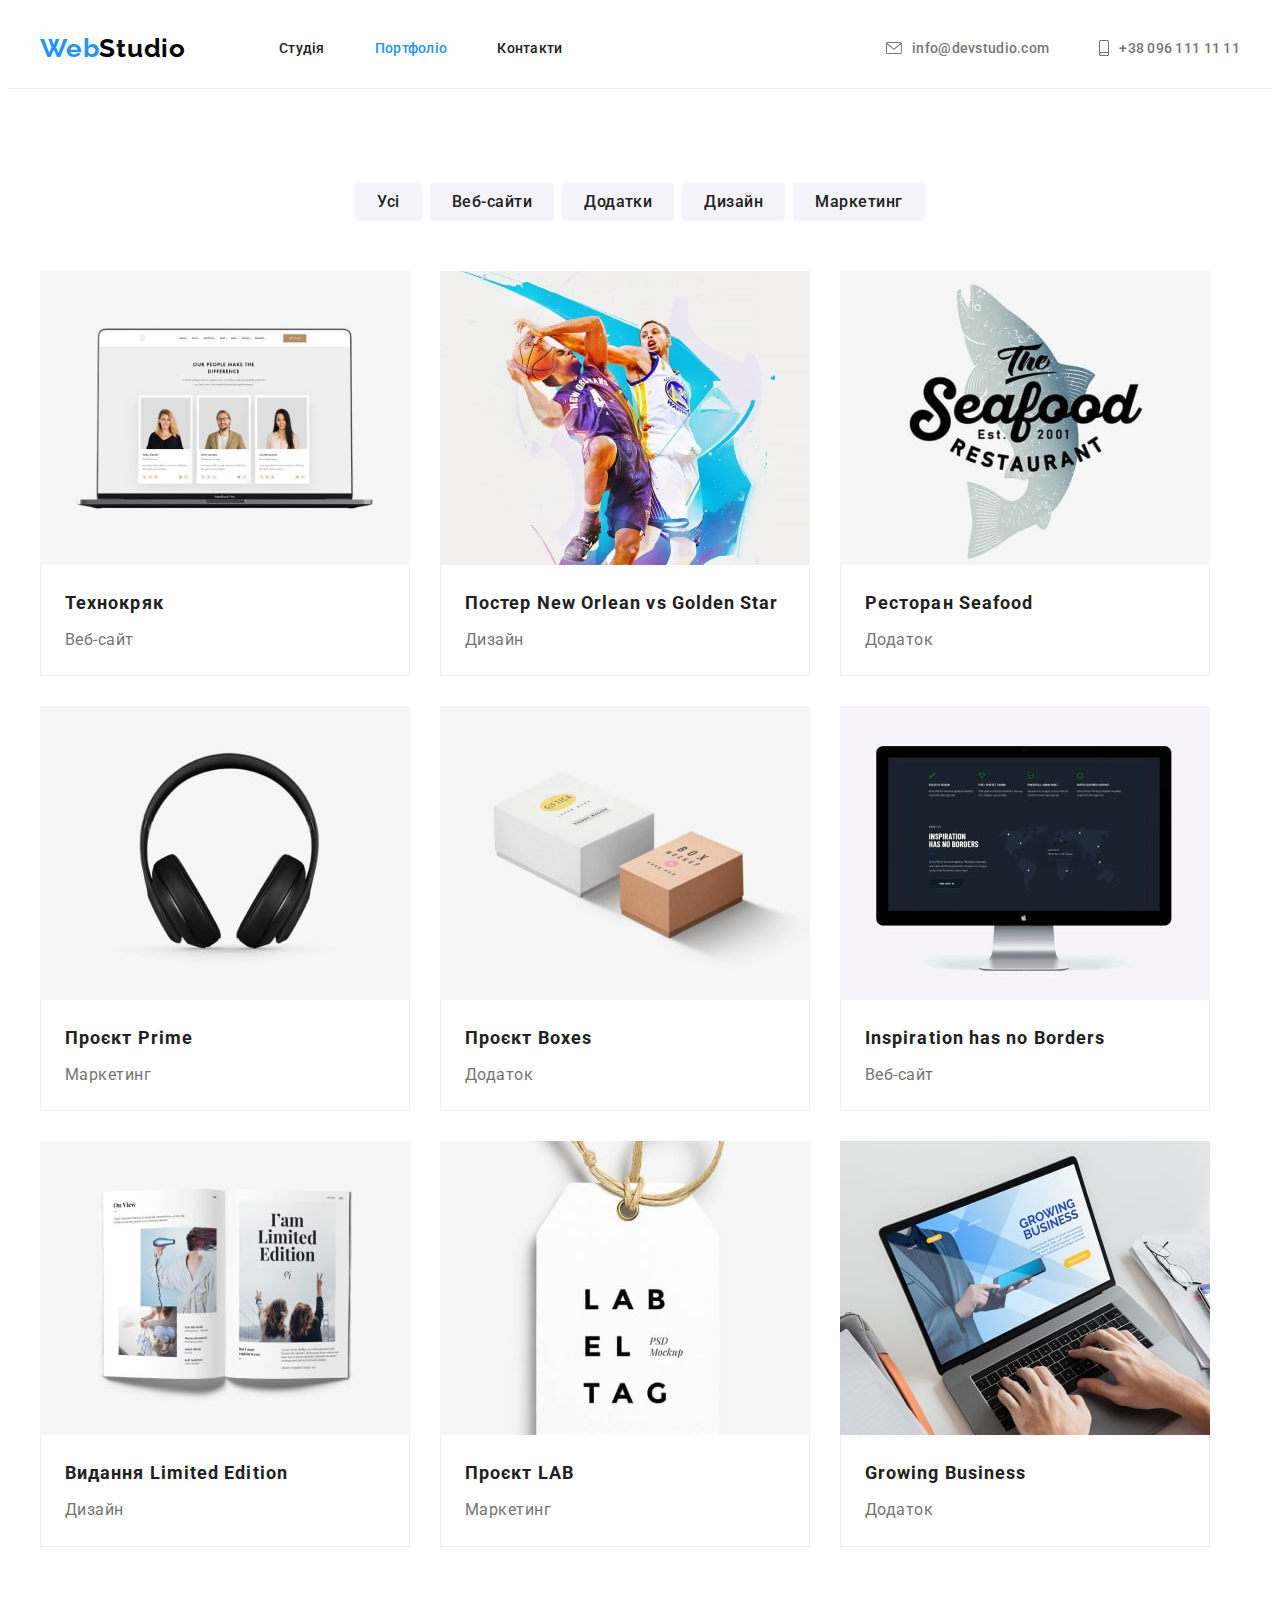
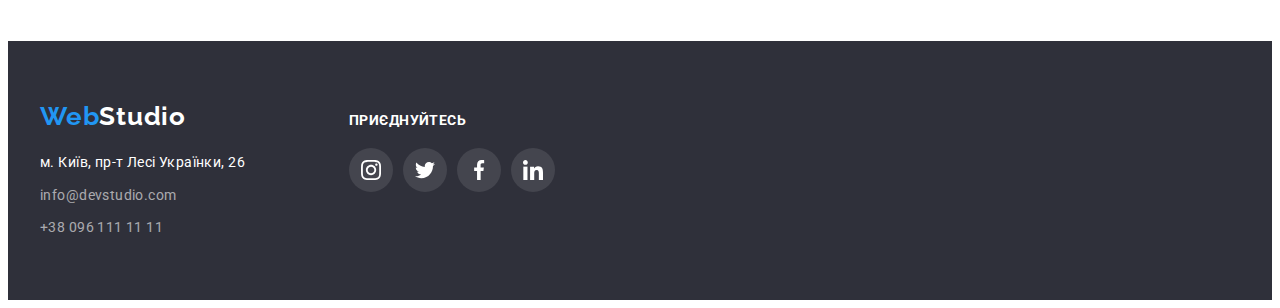
==== portfolio.html @ badafef7 "Initial commit" ====
<!DOCTYPE html>
<html lang="en">
<head>
    <meta charset="UTF-8">
    <meta name="viewport" content="width=device-width, initial-scale=1.0">
    <title>Webstudio</title>
    <link rel="preconnect" href="https://fonts.googleapis.com">
<link rel="preconnect" href="https://fonts.gstatic.com" crossorigin>
<link href="https://fonts.googleapis.com/css2?family=Raleway:wght@700&family=Roboto:wght@400;500;700;900&display=swap" rel="stylesheet">
<link rel="stylesheet" href="https://cdnjs.cloudflare.com/ajax/libs/modern-normalize/2.0.0/modern-normalize.min.css" integrity="sha512-4xo8blKMVCiXpTaLzQSLSw3KFOVPWhm/TRtuPVc4WG6kUgjH6J03IBuG7JZPkcWMxJ5huwaBpOpnwYElP/m6wg==" crossorigin="anonymous" referrerpolicy="no-referrer" />    
<link rel="stylesheet" href="./css/styles.css">
</head>
<body>
    <header  class="header">
        <div class="container header-container">
        <nav class="nav">
            <a class="logo" href="./index.html">Web<span class="logo-part">Studio</span></a>
            <ul class="nav-list">
                <li><a class="nav-link " href="./index.html">Студія</a></li>
                <li><a class="nav-link current" href="./portfolio.html">Портфоліо</a></li>
                <li><a class="nav-link" href="">Контакти</a></li>
            </ul>
        </nav>
        <ul class="contact-list">
            <li><a class="contakt-link" href="mailto:info@devstudio.com">
                <svg class="contact-icon" width="16" height="12">
                    <use href="./images/icons.svg#icon-envelope"></use>
                </svg>
                info@devstudio.com</a></li>
            <li><a class="contakt-link" href="tel:+380961111111">
                <svg class="contact-icon" width="10" height="16">
                    <use href="./images/icons.svg#icon-smartphone"></use>
                </svg>
                +38 096 111 11 11</a></li>
        </ul>
       </div>
    </header>
    <main>
        <section class="portfolio section">
            <div class="container">
            <h1 class="visually-hidden">portfolio</h1>
            <ul class="portfolio-list-btn">
                <li>
                    <button type="button" class="portfolio-btn">Усі</button>
                </li>
                <li>
                    <button type="button" class="portfolio-btn">Веб-сайти</button>
                </li>
                <li>
                    <button type="button" class="portfolio-btn">Додатки</button>
                </li>
                <li>
                    <button type="button" class="portfolio-btn">Дизайн</button>
                </li>
                <li>
                    <button type="button" class="portfolio-btn">Маркетинг</button>
                </li>
            </ul>
            <ul class="card-list">
                <li>
                    <a href="" class="card-link">
                        <img src="./images/ourportfolio/img-1.jpg" alt="ноутбук" width="370">
                        <div class="cart-text-wrap">
                        <h2 class="card-title">Технокряк</h2>
                        <p class="card-text">Веб-сайт</p></div>
                    </a>
                </li>
                <li>
                    <a href="" class="card-link">
                        <img src="./images/ourportfolio/img-2.jpg" alt="баскетбол" width="370">
                        <div class="cart-text-wrap">
                        <h2 class="card-title">Постер <span lang="en">New Orlean vs Golden Star</span></h2>
                        <p class="card-text">Дизайн</p></div>
                    </a>
                </li>
                <li>
                    <a href="" class="card-link">
                        <img src="./images/ourportfolio/img-3.jpg" alt="логотип риби" width="370">
                        <div class="cart-text-wrap">
                        <h2 class="card-title">Ресторан <span lang="en">Seafood</span></h2>
                        <p class="card-text">Додаток</p></div>
                    </a>
                </li>
                <li>
                    <a href="" class="card-link">
                        <img src="./images/ourportfolio/img-4.jpg" alt="навушники" width="370">
                        <div class="cart-text-wrap">
                        <h2 class="card-title">Проєкт <span lang="en">Prime</span></h2>
                        <p class="card-text">Маркетинг</p></div>
                    </a>
                </li>
                <li>
                    <a href="" class="card-link">
                        <img src="./images/ourportfolio/img-5.jpg" alt="коробки" width="370">
                        <div class="cart-text-wrap">
                        <h2 class="card-title">Проєкт <span lang="en">Boxes</span></h2>
                        <p class="card-text">Додаток</p></div>
                    </a>
                </li>
                <li>
                    <a href="" class="card-link">
                        <img src="./images/ourportfolio/img-6.jpg" alt="монітор" width="370">
                        <div class="cart-text-wrap">
                        <h2 class="card-title" lang="en">Inspiration has no Borders</h2>
                        <p class="card-text">Веб-сайт</p></div>
                    </a>
                </li>
                <li>
                    <a href="" class="card-link">
                        <img src="./images/ourportfolio/img-7.jpg" alt="журнал" width="370">
                        <div class="cart-text-wrap">
                        <h2 class="card-title">Видання <span lang="en">Limited Edition</span></h2>
                        <p class="card-text">Дизайн</p></div>
                    </a>
                </li>
                <li>
                    <a href="" class="card-link">
                        <img src="./images/ourportfolio/img-8.jpg" alt="лейба" width="370">
                        <div class="cart-text-wrap">
                        <h2 class="card-title">Проєкт <span lang="en">LAB</span></h2>
                        <p class="card-text">Маркетинг</p></div>
                    </a>
                </li>
                <li>
                    <a href="" class="card-link">
                        <img src="./images/ourportfolio/img-9.jpg" alt="ноутбук" width="370">
                        <div class="cart-text-wrap">
                        <h2 class="card-title" lang="en">Growing Business</h2>
                        <p class="card-text">Додаток</p></div>
                    </a>
                </li>
            </ul>
            </div>
        </section>
    </main>
    <footer class="footer">
        <div class="container footer-container">
            <div class="address-wrap">
        <a class="logo logo-footer" href="./index.html">Web<span class="logo-part-footer">Studio</span></a>
        <address>
            <ul class="address-list">
                <li><a class="address-link footer-address-link" href="" rel="noopener noreferrenr" target="_blank">м. Київ, пр-т Лесі Українки, 26</a></li>
                <li><a class="address-link" href="mailto:info@devstudio.com">info@devstudio.com</a></li>
                <li><a  class="address-link" href="tel:+380961111111">+38 096 111 11 11</a></li>
            </ul>
        </address></div>
        <div class="footer-soc-wrap">
            <p class="footer-soc-title">приєднуйтесь</p>
            <ul class="footer-soc-list">
                <li class="footer-soc-item">
                    <a href="" class="footer-soc-link">
                        <svg class="footer-soc-icon" width="20" height="20">
                            <use href="./images/icons.svg#icon-instagram-2"></use>
                        </svg>
                    </a>
                </li>
                <li class="footer-soc-item">
                    <a href="" class="footer-soc-link">
                        <svg class="footer-soc-icon" width="20" height="20">
                            <use href="./images/icons.svg#icon-twitter-1"></use>
                        </svg>
                    </a>
                </li>
                <li class="footer-soc-item">
                    <a href="" class="footer-soc-link">
                        <svg class="footer-soc-icon" width="20" height="20">
                            <use href="./images/icons.svg#icon-facebook-1"></use>
                        </svg>
                    </a>
                </li>
                <li class="footer-soc-item">
                    <a href="" class="footer-soc-link">
                        <svg class="footer-soc-icon" width="20" height="20">
                            <use href="./images/icons.svg#icon-linkedin-1"></use>
                        </svg>
                    </a>
                </li>
            </ul>
        </div>
        </div>
    </footer>
</body>
</html>
---- css/styles.css ----
:root {
    --primary-text-color: #212121;
    --primary-bg-color: #FFFFFF;
    --secondary-bg-color: #2F303A;
    --secondary-text-color: #757575;
    --third-text-color: #000;
    --accent-text-color: #2196F3;
    --accent-bg-btn: #188CE8;
    --light-text-color: #fff;
    --light-bg-color: #F5F4FA;
    --grey-text-color: rgba(255, 255, 255, 0.60);
    --portfolio-btn-bg: #F5F4FA;

}

body {
    font-family: "Roboto", sans-serif;
    color: var(--primary-text-color);
    font-size: 14px;
    background-color: var(--primary-bg-color);
}

a {
    text-decoration: none;
}

h1,
h2,
h3,
p {
    margin: 0;

}

img {
    display: block;
    height: auto;


}

ul {
    list-style: none;
    margin: 0;
    padding: 0;
}

address {
    font-style: normal;
}
.visually-hidden {
    position: absolute;
    width: 1px;
    height: 1px;
    margin: -1px;
    border: 0;
    padding: 0;
    white-space: nowrap;
    clip-path: inset(100%);
    clip: rect(0 0 0 0);
    overflow: hidden;
  }

.container {
    width: 1200px;
    padding-left: 15px;
    padding-right: 15px;
    margin: 0 auto;
}

.section-title {
    text-align: center;

    font-size: 36px;


    line-height: normal;
    letter-spacing: 0.03em;
    margin-bottom: 50px;
}
.section{
    padding: 94px 0;
}
.header{
    border-bottom: 1px solid #ECECEC;
}
.header-container{
    display: flex;
}
.nav{
    display: flex;
    margin-right: auto;
    align-items: center;
}
.logo {
    color: var(--accent-text-color);
    font-family: Raleway, sans-serif;
    font-size: 26px;
    font-weight: 700;
    line-height: normal;
    letter-spacing: 0.03em;
    margin-right: 93px;
}


.logo-part {
    color: var(--third-text-color);
}
.nav-list{
    display: flex;
    gap: 50px;
}
.nav-link {
    color: var(--primary-text-color);
    font-weight: 500;
    line-height: normal;
    letter-spacing: 0.02em;
    padding: 32px 0;
    display: block;
}

.current {
    color: var(--accent-text-color);
}

.nav-link:hover,
.nav-link:focus {
    color: var(--accent-text-color);
}
.contact-list{
    display: flex;
    gap: 50px;
}
.contakt-link {
    color: var(--secondary-text-color);
    font-weight: 500;
    line-height: normal;
    letter-spacing: 0.02em;
    padding: 32px 0;
    display: flex;
    align-items: center;
    gap: 10px;
}
.contact-icon{
    fill: currentColor;
}
.contakt-link:hover,
.contakt-link:focus {
    color: var(--accent-text-color);
}

.hero {
    background-color: var(--secondary-bg-color);
    padding: 200px 0;
    background-image: linear-gradient(rgba(47, 48, 58, 0.40), rgba(47, 48, 58, 0.40)), url(../images/herobg.jpg);
    background-repeat: no-repeat;
    background-size: cover;
    width: 1600px;
    margin: 0 auto;
}

.hero-title {
    color: var(--light-text-color);
    text-align: center;
    font-size: 44px;
    width: 696px;
    margin-right: auto;
    margin-left: auto;
    margin-bottom: 30px;
    font-weight: 900;
    line-height: 1.36;
    letter-spacing: 0.06em;
    text-transform: uppercase;
}

.hero-btn {
    color: #FFF;
    font-family: inherit;
    font-size: 16px;
    font-weight: 700;
    line-height: 1.86;
    letter-spacing: 0.06em;
    background-color: var(--accent-text-color);
    cursor: pointer;
    margin: 0 auto;
    display: block;
    border-radius: 4px;
    border: none;
    min-width: 216px;
    height: 50px;
box-shadow: 0px 4px 4px 0px rgba(0, 0, 0, 0.15);
}

.hero-btn:hover,
.hero-btn:focus {
    background-color: var(--accent-bg-btn);
    outline: transparent;
}
.futers-section{
    padding-bottom: 0;
}
.futers-list{
    display: flex;
    gap: 30px;
}

.futers-item{
    width: calc((100% - 90px) / 4) ;
}
.icon-wrap{
    border-radius: 4px;
background: #F5F4FA;
height: 120px;
display: flex;
justify-content: center;
margin-bottom: 30px;
align-items: center;
}
.fuetures-subtitle {

    font-size: 14px;
margin-bottom: 10px;
    line-height: normal;
    letter-spacing: 0.03em;
    text-transform: uppercase;
}

.fuetures-text {
    color: var(--secondary-text-color);
    line-height: 1.7;
    letter-spacing: 0.03em;
}
.doing-list{
    display: flex;
    gap: 30px;
}
.team {
    background-color: var(--light-bg-color);
}
.team-list{
    display: flex;
    gap: 30px;
}
.team-item {
    background-color: var(--primary-bg-color);
    border-radius: 0px 0px 4px 4px;


/* material shadow v1 */
box-shadow: 0px 2px 1px 0px rgba(0, 0, 0, 0.20), 0px 1px 1px 0px rgba(0, 0, 0, 0.14), 0px 1px 3px 0px rgba(0, 0, 0, 0.12);
}
.team-text-wrap{
    padding: 30px 0;
}
.team-subtitle {
margin-bottom: 10px;
    text-align: center;

    font-size: 16px;

    font-weight: 500;
    line-height: normal;
    letter-spacing: 0.03em;
}

.team-text {
    color: var(--secondary-text-color);
    text-align: center;

    font-size: 16px;

    line-height: normal;
    letter-spacing: 0.03em;
    margin-bottom: 16px;
}
.team-soc-list {
    display: flex;
    justify-content: center;
    gap: 10px;
}
.team-soc-item {
    width: 44px;
height: 44px;
}
.team-soc-link {
    width: 100%;
    height: 100%;
    display: flex;
    justify-content: center;
    align-items: center;
    background-color: transparent;
    border-radius: 50%;

    color: #AFB1B8;
}
.team-soc-link:hover,
.team-soc-link:focus{
    background-color: #2196F3;
    color:#FFFFFF;
    outline: transparent;
}
.team-soc-icon {
    fill: currentColor;
}
.customers-list {
    display: flex;
    gap: 30px;
}
.customers-item {
    width: 170px;
height: 92px;
}
.customers-link {
    width: 100%;
    height: 100%;
    display: flex;
    justify-content: center;
    align-items: center;
    border-radius: 4px;
border: 1px solid #AFB1B8;
color:#AFB1B8;
}
.customers-link:hover,
.customers-link:focus{
    border-color: #2196F3;
    color: #2196F3;
    outline: transparent;
}
.customers-icon {
    fill: currentColor;
}

.footer {
    background-color: var(--secondary-bg-color);
    padding: 60px 0;
}
.footer-container{
    display: flex;
    align-items: baseline;

}
.address-wrap{
    margin-right: 70px;
}
.logo-footer{
    display: inline-block;
    margin-bottom: 20px;
}
.logo-part-footer {
    color: var(--light-text-color);
}
.address-list{
    display: flex;
    flex-direction: column;
    gap: 9px;
}
.address-link {
    color: var(--grey-text-color);

    font-size: 14px;


    line-height: 1.7;
    /* 171.429% */
    letter-spacing: 0.03em;
}

.address-link:hover,
.address-link:focus {
    color: var(--accent-text-color);
}

.footer-address-link {
    color: var(--light-text-color);

}
.footer-soc-wrap {
}
.footer-soc-title {
    color:var(--light-text-color);
margin-bottom: 20px;
font-weight: 700;
line-height: normal;
letter-spacing: 0.42px;
text-transform: uppercase;
}
.footer-soc-list {
    display: flex;
    gap: 10px;
}
.footer-soc-item {
    width: 44px;
height: 44px;
}
.footer-soc-link {
    width: 100%;
    height: 100%;
    display: flex;
    justify-content: center;
    align-items: center;
    border-radius: 50%;
    background-color: rgba(255, 255, 255, 0.10);
    color: #FFFFFF;
}
.footer-soc-link:hover,
.footer-soc-link:focus{
    background-color: #2196F3;
    outline: transparent;
}

.footer-soc-icon {
    fill: currentColor;
}

/*Portfolio*/


.portfolio-list-btn {
    display: flex;
    justify-content: center;
    gap: 8px;
    margin-bottom: 50px;
}

.portfolio-btn {
    color: var(--primary-text-color);
    padding: 6px 22px;
    border: none;
    border-radius: 4px;
    font-family: inherit;
    font-size: 16px;

    font-weight: 500;
    line-height: 1.6;
    /* 162.5% */
    letter-spacing: 0.03em;
    cursor: pointer;
    background-color: var(--portfolio-btn-bg);
}

.portfolio-btn:hover,
.portfolio-btn:focus {
    background-color: var(--accent-text-color);
    color: var(--light-text-color);
    outline: transparent;
}
.card-list {
    display: flex;
    flex-wrap: wrap;
    gap: 30px;
}
.card-link {
    display: block;

}
.card-link:hover,
.card-link:focus{
    outline: transparent;
    box-shadow: 1px 4px 6px 0px rgba(0, 0, 0, 0.16), 0px 4px 4px 0px rgba(0, 0, 0, 0.06), 0px 1px 1px 0px rgba(0, 0, 0, 0.12);

}
.cart-text-wrap{
    padding: 20px 24px;
    border: 1px solid #EEE;
    border-top: none;
}






.card-title {
    color: var(--primary-text-color);

    font-size: 18px;

    font-weight: 700;
    line-height: 2;
    /* 200% */
    letter-spacing: 0.06em;
    margin-bottom: 4px;
}

.card-text {
    color: var(--secondary-text-color);

    font-size: 16px;


    line-height: 1.9;
    /* 187.5% */
    letter-spacing: 0.03em;
}
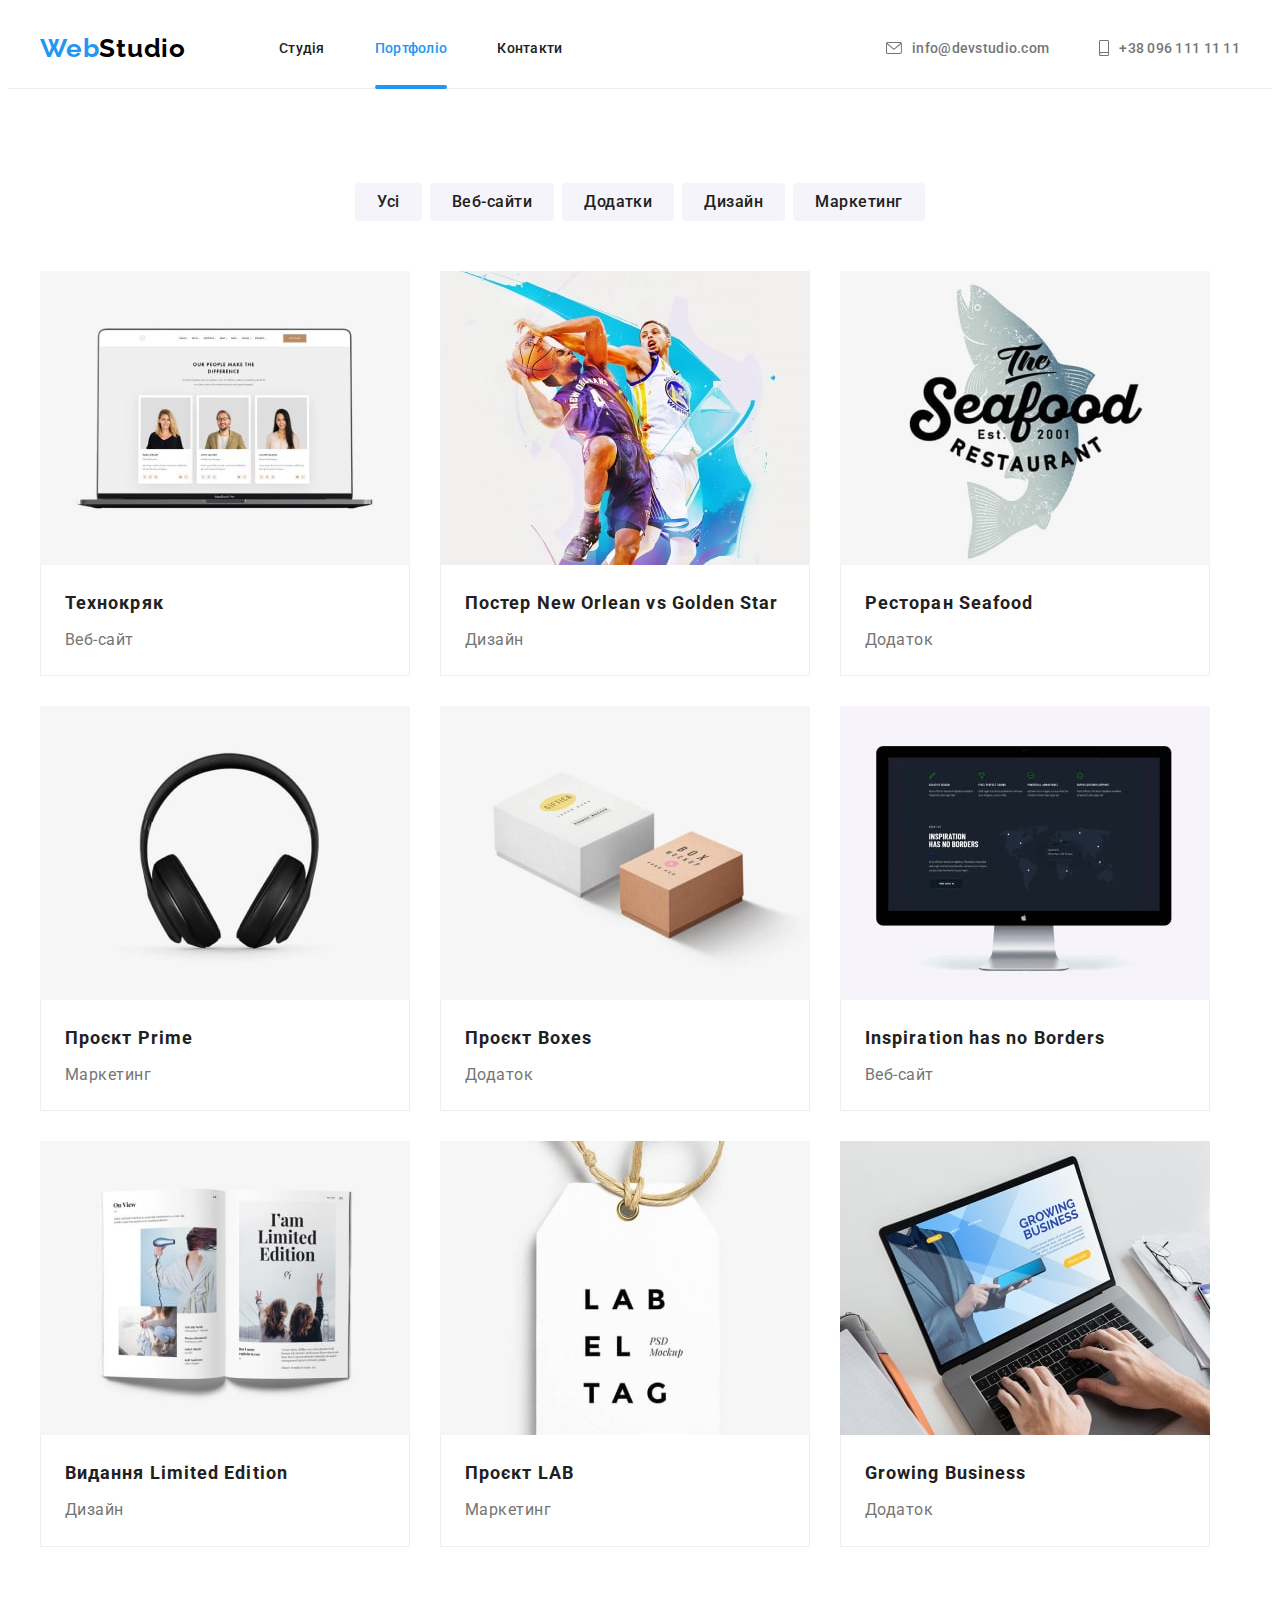
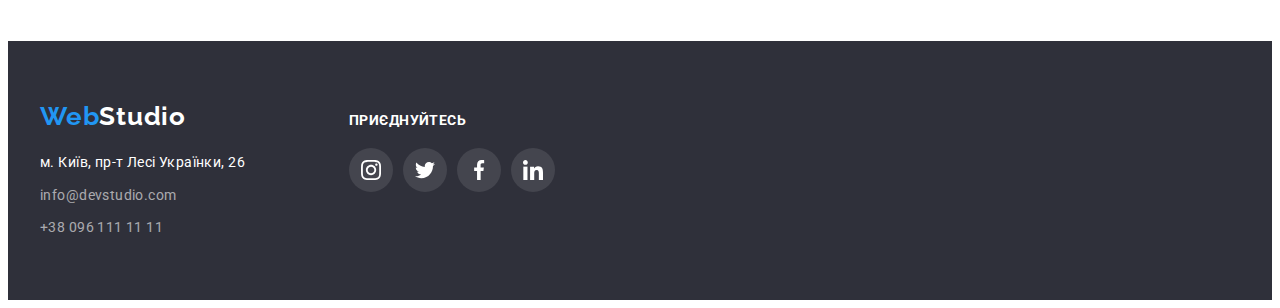
==== commit ef05a707: "add" ====
--- a/portfolio.html
+++ b/portfolio.html
@@ -1,183 +1,245 @@
 <!DOCTYPE html>
 <html lang="en">
+
 <head>
     <meta charset="UTF-8">
     <meta name="viewport" content="width=device-width, initial-scale=1.0">
     <title>Webstudio</title>
     <link rel="preconnect" href="https://fonts.googleapis.com">
-<link rel="preconnect" href="https://fonts.gstatic.com" crossorigin>
-<link href="https://fonts.googleapis.com/css2?family=Raleway:wght@700&family=Roboto:wght@400;500;700;900&display=swap" rel="stylesheet">
-<link rel="stylesheet" href="https://cdnjs.cloudflare.com/ajax/libs/modern-normalize/2.0.0/modern-normalize.min.css" integrity="sha512-4xo8blKMVCiXpTaLzQSLSw3KFOVPWhm/TRtuPVc4WG6kUgjH6J03IBuG7JZPkcWMxJ5huwaBpOpnwYElP/m6wg==" crossorigin="anonymous" referrerpolicy="no-referrer" />    
-<link rel="stylesheet" href="./css/styles.css">
+    <link rel="preconnect" href="https://fonts.gstatic.com" crossorigin>
+    <link
+        href="https://fonts.googleapis.com/css2?family=Raleway:wght@700&family=Roboto:wght@400;500;700;900&display=swap"
+        rel="stylesheet">
+    <link rel="stylesheet" href="https://cdnjs.cloudflare.com/ajax/libs/modern-normalize/2.0.0/modern-normalize.min.css"
+        integrity="sha512-4xo8blKMVCiXpTaLzQSLSw3KFOVPWhm/TRtuPVc4WG6kUgjH6J03IBuG7JZPkcWMxJ5huwaBpOpnwYElP/m6wg=="
+        crossorigin="anonymous" referrerpolicy="no-referrer" />
+    <link rel="stylesheet" href="./css/styles.css">
 </head>
+
 <body>
-    <header  class="header">
+    <header class="header">
         <div class="container header-container">
-        <nav class="nav">
-            <a class="logo" href="./index.html">Web<span class="logo-part">Studio</span></a>
-            <ul class="nav-list">
-                <li><a class="nav-link " href="./index.html">Студія</a></li>
-                <li><a class="nav-link current" href="./portfolio.html">Портфоліо</a></li>
-                <li><a class="nav-link" href="">Контакти</a></li>
+            <nav class="nav">
+                <a class="logo" href="./index.html">Web<span class="logo-part">Studio</span></a>
+                <ul class="nav-list">
+                    <li><a class="nav-link " href="./index.html">Студія</a></li>
+                    <li><a class="nav-link current" href="./portfolio.html">Портфоліо</a></li>
+                    <li><a class="nav-link" href="">Контакти</a></li>
+                </ul>
+            </nav>
+            <ul class="contact-list">
+                <li><a class="contakt-link" href="mailto:info@devstudio.com">
+                        <svg class="contact-icon" width="16" height="12">
+                            <use href="./images/icons.svg#icon-envelope"></use>
+                        </svg>
+                        info@devstudio.com</a></li>
+                <li><a class="contakt-link" href="tel:+380961111111">
+                        <svg class="contact-icon" width="10" height="16">
+                            <use href="./images/icons.svg#icon-smartphone"></use>
+                        </svg>
+                        +38 096 111 11 11</a></li>
             </ul>
-        </nav>
-        <ul class="contact-list">
-            <li><a class="contakt-link" href="mailto:info@devstudio.com">
-                <svg class="contact-icon" width="16" height="12">
-                    <use href="./images/icons.svg#icon-envelope"></use>
-                </svg>
-                info@devstudio.com</a></li>
-            <li><a class="contakt-link" href="tel:+380961111111">
-                <svg class="contact-icon" width="10" height="16">
-                    <use href="./images/icons.svg#icon-smartphone"></use>
-                </svg>
-                +38 096 111 11 11</a></li>
-        </ul>
-       </div>
+        </div>
     </header>
     <main>
         <section class="portfolio section">
             <div class="container">
-            <h1 class="visually-hidden">portfolio</h1>
-            <ul class="portfolio-list-btn">
-                <li>
-                    <button type="button" class="portfolio-btn">Усі</button>
-                </li>
-                <li>
-                    <button type="button" class="portfolio-btn">Веб-сайти</button>
-                </li>
-                <li>
-                    <button type="button" class="portfolio-btn">Додатки</button>
-                </li>
-                <li>
-                    <button type="button" class="portfolio-btn">Дизайн</button>
-                </li>
-                <li>
-                    <button type="button" class="portfolio-btn">Маркетинг</button>
-                </li>
-            </ul>
-            <ul class="card-list">
-                <li>
-                    <a href="" class="card-link">
-                        <img src="./images/ourportfolio/img-1.jpg" alt="ноутбук" width="370">
-                        <div class="cart-text-wrap">
-                        <h2 class="card-title">Технокряк</h2>
-                        <p class="card-text">Веб-сайт</p></div>
-                    </a>
-                </li>
-                <li>
-                    <a href="" class="card-link">
-                        <img src="./images/ourportfolio/img-2.jpg" alt="баскетбол" width="370">
-                        <div class="cart-text-wrap">
-                        <h2 class="card-title">Постер <span lang="en">New Orlean vs Golden Star</span></h2>
-                        <p class="card-text">Дизайн</p></div>
-                    </a>
-                </li>
-                <li>
-                    <a href="" class="card-link">
-                        <img src="./images/ourportfolio/img-3.jpg" alt="логотип риби" width="370">
-                        <div class="cart-text-wrap">
-                        <h2 class="card-title">Ресторан <span lang="en">Seafood</span></h2>
-                        <p class="card-text">Додаток</p></div>
-                    </a>
-                </li>
-                <li>
-                    <a href="" class="card-link">
-                        <img src="./images/ourportfolio/img-4.jpg" alt="навушники" width="370">
-                        <div class="cart-text-wrap">
-                        <h2 class="card-title">Проєкт <span lang="en">Prime</span></h2>
-                        <p class="card-text">Маркетинг</p></div>
-                    </a>
-                </li>
-                <li>
-                    <a href="" class="card-link">
-                        <img src="./images/ourportfolio/img-5.jpg" alt="коробки" width="370">
-                        <div class="cart-text-wrap">
-                        <h2 class="card-title">Проєкт <span lang="en">Boxes</span></h2>
-                        <p class="card-text">Додаток</p></div>
-                    </a>
-                </li>
-                <li>
-                    <a href="" class="card-link">
-                        <img src="./images/ourportfolio/img-6.jpg" alt="монітор" width="370">
-                        <div class="cart-text-wrap">
-                        <h2 class="card-title" lang="en">Inspiration has no Borders</h2>
-                        <p class="card-text">Веб-сайт</p></div>
-                    </a>
-                </li>
-                <li>
-                    <a href="" class="card-link">
-                        <img src="./images/ourportfolio/img-7.jpg" alt="журнал" width="370">
-                        <div class="cart-text-wrap">
-                        <h2 class="card-title">Видання <span lang="en">Limited Edition</span></h2>
-                        <p class="card-text">Дизайн</p></div>
-                    </a>
-                </li>
-                <li>
-                    <a href="" class="card-link">
-                        <img src="./images/ourportfolio/img-8.jpg" alt="лейба" width="370">
-                        <div class="cart-text-wrap">
-                        <h2 class="card-title">Проєкт <span lang="en">LAB</span></h2>
-                        <p class="card-text">Маркетинг</p></div>
-                    </a>
-                </li>
-                <li>
-                    <a href="" class="card-link">
-                        <img src="./images/ourportfolio/img-9.jpg" alt="ноутбук" width="370">
-                        <div class="cart-text-wrap">
-                        <h2 class="card-title" lang="en">Growing Business</h2>
-                        <p class="card-text">Додаток</p></div>
-                    </a>
-                </li>
-            </ul>
+                <h1 class="visually-hidden">portfolio</h1>
+                <ul class="portfolio-list-btn">
+                    <li>
+                        <button type="button" class="portfolio-btn">Усі</button>
+                    </li>
+                    <li>
+                        <button type="button" class="portfolio-btn">Веб-сайти</button>
+                    </li>
+                    <li>
+                        <button type="button" class="portfolio-btn">Додатки</button>
+                    </li>
+                    <li>
+                        <button type="button" class="portfolio-btn">Дизайн</button>
+                    </li>
+                    <li>
+                        <button type="button" class="portfolio-btn">Маркетинг</button>
+                    </li>
+                </ul>
+                <ul class="card-list">
+                    <li>
+                        <a href="" class="card-link">
+                            <div class="overlay-wrap">
+                            <img src="./images/ourportfolio/img-1.jpg" alt="ноутбук" width="370">
+                            <p class="overlay">Ресурс пропонує комплексні пропозиції з різним рівнем функціоналу та
+                                сервісів. Все це дозволить відвідувачу отримати вичерпні відомості про компанію чи
+                                приватну особу.</p></div>
+                            <div class="cart-text-wrap">
+                                <h2 class="card-title">Технокряк</h2>
+                                <p class="card-text">Веб-сайт</p>
+                            </div>
+                        </a>
+                    </li>
+                    <li>
+                        <a href="" class="card-link">
+                            <div class="overlay-wrap">
+                            <img src="./images/ourportfolio/img-2.jpg" alt="баскетбол" width="370">
+                            <p class="overlay">Ресурс пропонує комплексні пропозиції з різним рівнем функціоналу та
+                                сервісів. Все це дозволить відвідувачу отримати вичерпні відомості про компанію чи
+                                приватну особу.</p></div>
+
+                            <div class="cart-text-wrap">
+                                <h2 class="card-title">Постер <span lang="en">New Orlean vs Golden Star</span></h2>
+                                <p class="card-text">Дизайн</p>
+                            </div>
+                        </a>
+                    </li>
+                    <li>
+                        <a href="" class="card-link">
+                            <div class="overlay-wrap">
+                            <img src="./images/ourportfolio/img-3.jpg" alt="логотип риби" width="370">
+                            <p class="overlay">Ресурс пропонує комплексні пропозиції з різним рівнем функціоналу та
+                                сервісів. Все це дозволить відвідувачу отримати вичерпні відомості про компанію чи
+                                приватну особу.</p></div>
+
+                            <div class="cart-text-wrap">
+                                <h2 class="card-title">Ресторан <span lang="en">Seafood</span></h2>
+                                <p class="card-text">Додаток</p>
+                            </div>
+                        </a>
+                    </li>
+                    <li>
+                        <a href="" class="card-link">
+                            <div class="overlay-wrap">
+                            <img src="./images/ourportfolio/img-4.jpg" alt="навушники" width="370">
+                            <p class="overlay">Ресурс пропонує комплексні пропозиції з різним рівнем функціоналу та
+                                сервісів. Все це дозволить відвідувачу отримати вичерпні відомості про компанію чи
+                                приватну особу.</p></div>
+
+                            <div class="cart-text-wrap">
+                                <h2 class="card-title">Проєкт <span lang="en">Prime</span></h2>
+                                <p class="card-text">Маркетинг</p>
+                            </div>
+                        </a>
+                    </li>
+                    <li>
+                        <a href="" class="card-link">
+                            <div class="overlay-wrap">
+                            <img src="./images/ourportfolio/img-5.jpg" alt="коробки" width="370">
+                            <p class="overlay">Ресурс пропонує комплексні пропозиції з різним рівнем функціоналу та
+                                сервісів. Все це дозволить відвідувачу отримати вичерпні відомості про компанію чи
+                                приватну особу.</p></div>
+
+                            <div class="cart-text-wrap">
+                                <h2 class="card-title">Проєкт <span lang="en">Boxes</span></h2>
+                                <p class="card-text">Додаток</p>
+                            </div>
+                        </a>
+                    </li>
+                    <li>
+                        <a href="" class="card-link">
+                            <div class="overlay-wrap">
+                            <img src="./images/ourportfolio/img-6.jpg" alt="монітор" width="370">
+                            <p class="overlay">Ресурс пропонує комплексні пропозиції з різним рівнем функціоналу та
+                                сервісів. Все це дозволить відвідувачу отримати вичерпні відомості про компанію чи
+                                приватну особу.</p></div>
+
+                            <div class="cart-text-wrap">
+                                <h2 class="card-title" lang="en">Inspiration has no Borders</h2>
+                                <p class="card-text">Веб-сайт</p>
+                            </div>
+                        </a>
+                    </li>
+                    <li>
+                        <a href="" class="card-link">
+                            <div class="overlay-wrap">
+                            <img src="./images/ourportfolio/img-7.jpg" alt="журнал" width="370">
+                            <p class="overlay">Ресурс пропонує комплексні пропозиції з різним рівнем функціоналу та
+                                сервісів. Все це дозволить відвідувачу отримати вичерпні відомості про компанію чи
+                                приватну особу.</p></div>
+
+                            <div class="cart-text-wrap">
+                                <h2 class="card-title">Видання <span lang="en">Limited Edition</span></h2>
+                                <p class="card-text">Дизайн</p>
+                            </div>
+                        </a>
+                    </li>
+                    <li>
+                        <a href="" class="card-link">
+                            <div class="overlay-wrap">
+                            <img src="./images/ourportfolio/img-8.jpg" alt="лейба" width="370">
+                            <p class="overlay">Ресурс пропонує комплексні пропозиції з різним рівнем функціоналу та
+                                сервісів. Все це дозволить відвідувачу отримати вичерпні відомості про компанію чи
+                                приватну особу.</p></div>
+
+                            <div class="cart-text-wrap">
+                                <h2 class="card-title">Проєкт <span lang="en">LAB</span></h2>
+                                <p class="card-text">Маркетинг</p>
+                            </div>
+                        </a>
+                    </li>
+                    <li>
+                        <a href="" class="card-link">
+                            <div class="overlay-wrap">
+                            <img src="./images/ourportfolio/img-9.jpg" alt="ноутбук" width="370">
+                            <p class="overlay">Ресурс пропонує комплексні пропозиції з різним рівнем функціоналу та
+                                сервісів. Все це дозволить відвідувачу отримати вичерпні відомості про компанію чи
+                                приватну особу.</p></div>
+
+                            <div class="cart-text-wrap">
+                                <h2 class="card-title" lang="en">Growing Business</h2>
+                                <p class="card-text">Додаток</p>
+                            </div>
+                        </a>
+                    </li>
+                </ul>
             </div>
         </section>
     </main>
     <footer class="footer">
         <div class="container footer-container">
             <div class="address-wrap">
-        <a class="logo logo-footer" href="./index.html">Web<span class="logo-part-footer">Studio</span></a>
-        <address>
-            <ul class="address-list">
-                <li><a class="address-link footer-address-link" href="" rel="noopener noreferrenr" target="_blank">м. Київ, пр-т Лесі Українки, 26</a></li>
-                <li><a class="address-link" href="mailto:info@devstudio.com">info@devstudio.com</a></li>
-                <li><a  class="address-link" href="tel:+380961111111">+38 096 111 11 11</a></li>
-            </ul>
-        </address></div>
-        <div class="footer-soc-wrap">
-            <p class="footer-soc-title">приєднуйтесь</p>
-            <ul class="footer-soc-list">
-                <li class="footer-soc-item">
-                    <a href="" class="footer-soc-link">
-                        <svg class="footer-soc-icon" width="20" height="20">
-                            <use href="./images/icons.svg#icon-instagram-2"></use>
-                        </svg>
-                    </a>
-                </li>
-                <li class="footer-soc-item">
-                    <a href="" class="footer-soc-link">
-                        <svg class="footer-soc-icon" width="20" height="20">
-                            <use href="./images/icons.svg#icon-twitter-1"></use>
-                        </svg>
-                    </a>
-                </li>
-                <li class="footer-soc-item">
-                    <a href="" class="footer-soc-link">
-                        <svg class="footer-soc-icon" width="20" height="20">
-                            <use href="./images/icons.svg#icon-facebook-1"></use>
-                        </svg>
-                    </a>
-                </li>
-                <li class="footer-soc-item">
-                    <a href="" class="footer-soc-link">
-                        <svg class="footer-soc-icon" width="20" height="20">
-                            <use href="./images/icons.svg#icon-linkedin-1"></use>
-                        </svg>
-                    </a>
-                </li>
-            </ul>
-        </div>
+                <a class="logo logo-footer" href="./index.html">Web<span class="logo-part-footer">Studio</span></a>
+                <address>
+                    <ul class="address-list">
+                        <li><a class="address-link footer-address-link" href="" rel="noopener noreferrenr"
+                                target="_blank">м. Київ, пр-т Лесі Українки, 26</a></li>
+                        <li><a class="address-link" href="mailto:info@devstudio.com">info@devstudio.com</a></li>
+                        <li><a class="address-link" href="tel:+380961111111">+38 096 111 11 11</a></li>
+                    </ul>
+                </address>
+            </div>
+            <div class="footer-soc-wrap">
+                <p class="footer-soc-title">приєднуйтесь</p>
+                <ul class="footer-soc-list">
+                    <li class="footer-soc-item">
+                        <a href="" class="footer-soc-link">
+                            <svg class="footer-soc-icon" width="20" height="20">
+                                <use href="./images/icons.svg#icon-instagram-2"></use>
+                            </svg>
+                        </a>
+                    </li>
+                    <li class="footer-soc-item">
+                        <a href="" class="footer-soc-link">
+                            <svg class="footer-soc-icon" width="20" height="20">
+                                <use href="./images/icons.svg#icon-twitter-1"></use>
+                            </svg>
+                        </a>
+                    </li>
+                    <li class="footer-soc-item">
+                        <a href="" class="footer-soc-link">
+                            <svg class="footer-soc-icon" width="20" height="20">
+                                <use href="./images/icons.svg#icon-facebook-1"></use>
+                            </svg>
+                        </a>
+                    </li>
+                    <li class="footer-soc-item">
+                        <a href="" class="footer-soc-link">
+                            <svg class="footer-soc-icon" width="20" height="20">
+                                <use href="./images/icons.svg#icon-linkedin-1"></use>
+                            </svg>
+                        </a>
+                    </li>
+                </ul>
+            </div>
         </div>
     </footer>
 </body>
+
 </html>--- a/css/styles.css
+++ b/css/styles.css
@@ -10,6 +10,7 @@
     --light-bg-color: #F5F4FA;
     --grey-text-color: rgba(255, 255, 255, 0.60);
     --portfolio-btn-bg: #F5F4FA;
+    --timing-function: 250ms cubic-bezier(0.4, 0, 0.2, 1);
 
 }
 
@@ -117,16 +118,29 @@
     letter-spacing: 0.02em;
     padding: 32px 0;
     display: block;
-}
-
-.current {
-    color: var(--accent-text-color);
-}
-
+    transition: color var(--timing-function);
+
+}
 .nav-link:hover,
 .nav-link:focus {
     color: var(--accent-text-color);
 }
+.current {
+    color: var(--accent-text-color);
+    position: relative;
+}
+.current::after{
+    content:"";
+    position: absolute;
+    left: 0;
+    bottom: -1px;
+    width: 100%;
+    height: 4px;
+    border-radius: 2px;
+background: #2196F3;
+}
+
+
 .contact-list{
     display: flex;
     gap: 50px;
@@ -140,6 +154,7 @@
     display: flex;
     align-items: center;
     gap: 10px;
+    transition: color var(--timing-function);
 }
 .contact-icon{
     fill: currentColor;
@@ -189,6 +204,7 @@
     min-width: 216px;
     height: 50px;
 box-shadow: 0px 4px 4px 0px rgba(0, 0, 0, 0.15);
+transition:  background-color var(--timing-function);
 }
 
 .hero-btn:hover,
@@ -234,6 +250,30 @@
     display: flex;
     gap: 30px;
 }
+.doing-item{
+    position: relative;
+}
+.doing-text{
+    position: absolute;
+
+    left: 0;
+    bottom: 0;
+    display: flex;
+    justify-content: center;
+    align-items: center;
+    color: #FFF;
+text-align: center;
+
+font-size: 14px;
+
+font-weight: 700;
+line-height: normal;
+letter-spacing: 0.03em;
+text-transform: uppercase;
+background: rgba(47, 48, 58, 0.80);
+width: 100%;
+height: 70px;
+}
 .team {
     background-color: var(--light-bg-color);
 }
@@ -292,6 +332,7 @@
     border-radius: 50%;
 
     color: #AFB1B8;
+    transition:  background-color var(--timing-function), color var(--timing-function);
 }
 .team-soc-link:hover,
 .team-soc-link:focus{
@@ -319,6 +360,7 @@
     border-radius: 4px;
 border: 1px solid #AFB1B8;
 color:#AFB1B8;
+transition:  border-color var(--timing-function), color var(--timing-function);
 }
 .customers-link:hover,
 .customers-link:focus{
@@ -363,6 +405,7 @@
     line-height: 1.7;
     /* 171.429% */
     letter-spacing: 0.03em;
+    transition: color var(--timing-function);
 }
 
 .address-link:hover,
@@ -401,6 +444,7 @@
     border-radius: 50%;
     background-color: rgba(255, 255, 255, 0.10);
     color: #FFFFFF;
+    transition:  background-color var(--timing-function);
 }
 .footer-soc-link:hover,
 .footer-soc-link:focus{
@@ -436,12 +480,15 @@
     letter-spacing: 0.03em;
     cursor: pointer;
     background-color: var(--portfolio-btn-bg);
+    transition:  background-color var(--timing-function), color var(--timing-function), box-shadow var(--timing-function);
 }
 
 .portfolio-btn:hover,
 .portfolio-btn:focus {
     background-color: var(--accent-text-color);
     color: var(--light-text-color);
+    box-shadow: 0px 2px 2px 0px rgba(0, 0, 0, 0.12), 0px 1px 2px 0px rgba(0, 0, 0, 0.08), 0px 3px 1px 0px rgba(0, 0, 0, 0.10);
+
     outline: transparent;
 }
 .card-list {
@@ -451,6 +498,7 @@
 }
 .card-link {
     display: block;
+    transition: box-shadow var(--timing-function);
 
 }
 .card-link:hover,
@@ -458,6 +506,32 @@
     outline: transparent;
     box-shadow: 1px 4px 6px 0px rgba(0, 0, 0, 0.16), 0px 4px 4px 0px rgba(0, 0, 0, 0.06), 0px 1px 1px 0px rgba(0, 0, 0, 0.12);
 
+}
+.overlay-wrap{
+    position: relative;
+    overflow: hidden;
+}
+.overlay{
+    position: absolute;
+    top: 0;
+    left: 0;
+    color: #FFF;
+
+
+font-size: 18px;
+
+line-height: 1.55; /* 155.556% */
+letter-spacing: 0.03em;
+background: rgba(33, 150, 243, 0.90);
+padding: 63px 24px;
+width: 100%;
+transform: translateY(101%);
+height: 100%;
+transition: transform var(--timing-function);
+}
+.card-link:hover .overlay,
+.card-link:focus .overlay{
+transform: translateY(0);
 }
 .cart-text-wrap{
     padding: 20px 24px;
@@ -491,4 +565,53 @@
     line-height: 1.9;
     /* 187.5% */
     letter-spacing: 0.03em;
+}
+
+.backdrop {
+    position: fixed;
+    width: 100%;
+    height: 100%;
+    top: 0;
+    left: 0;
+    background: rgba(0, 0, 0, 0.20);
+    opacity: 0; 
+    visibility: hidden;
+    pointer-events: none;
+    transition: opacity var(--timing-function), visibility var(--timing-function);
+  
+}
+.is-hidden{
+   opacity: 1;
+   visibility: visible;
+   pointer-events: auto; 
+}
+.modal {
+    position: absolute;
+    top: 50%;
+    left: 50%;
+    transform: translate(-50%, -50%) scale(1);
+    width: 528px;
+min-height: 581px;
+border-radius: 4px;
+background: #FFF;
+transition: transform var(--timing-function);
+box-shadow: 0px 2px 1px 0px rgba(0, 0, 0, 0.20), 0px 1px 1px 0px rgba(0, 0, 0, 0.14), 0px 1px 3px 0px rgba(0, 0, 0, 0.12);
+}
+.modal-close-btn {
+    position: absolute;
+    top: 8px;
+    right: 8px;
+    background-color: transparent;
+    padding: 0;
+    line-height: 0;
+    cursor: pointer;
+    border-radius: 50%;
+    width: 30px;
+    height: 30px;
+    border: 1px solid rgba(0, 0, 0, 0.10);
+    display: flex;
+    justify-content: center;
+    align-items: center;
+}
+.model-close-icon {
 }